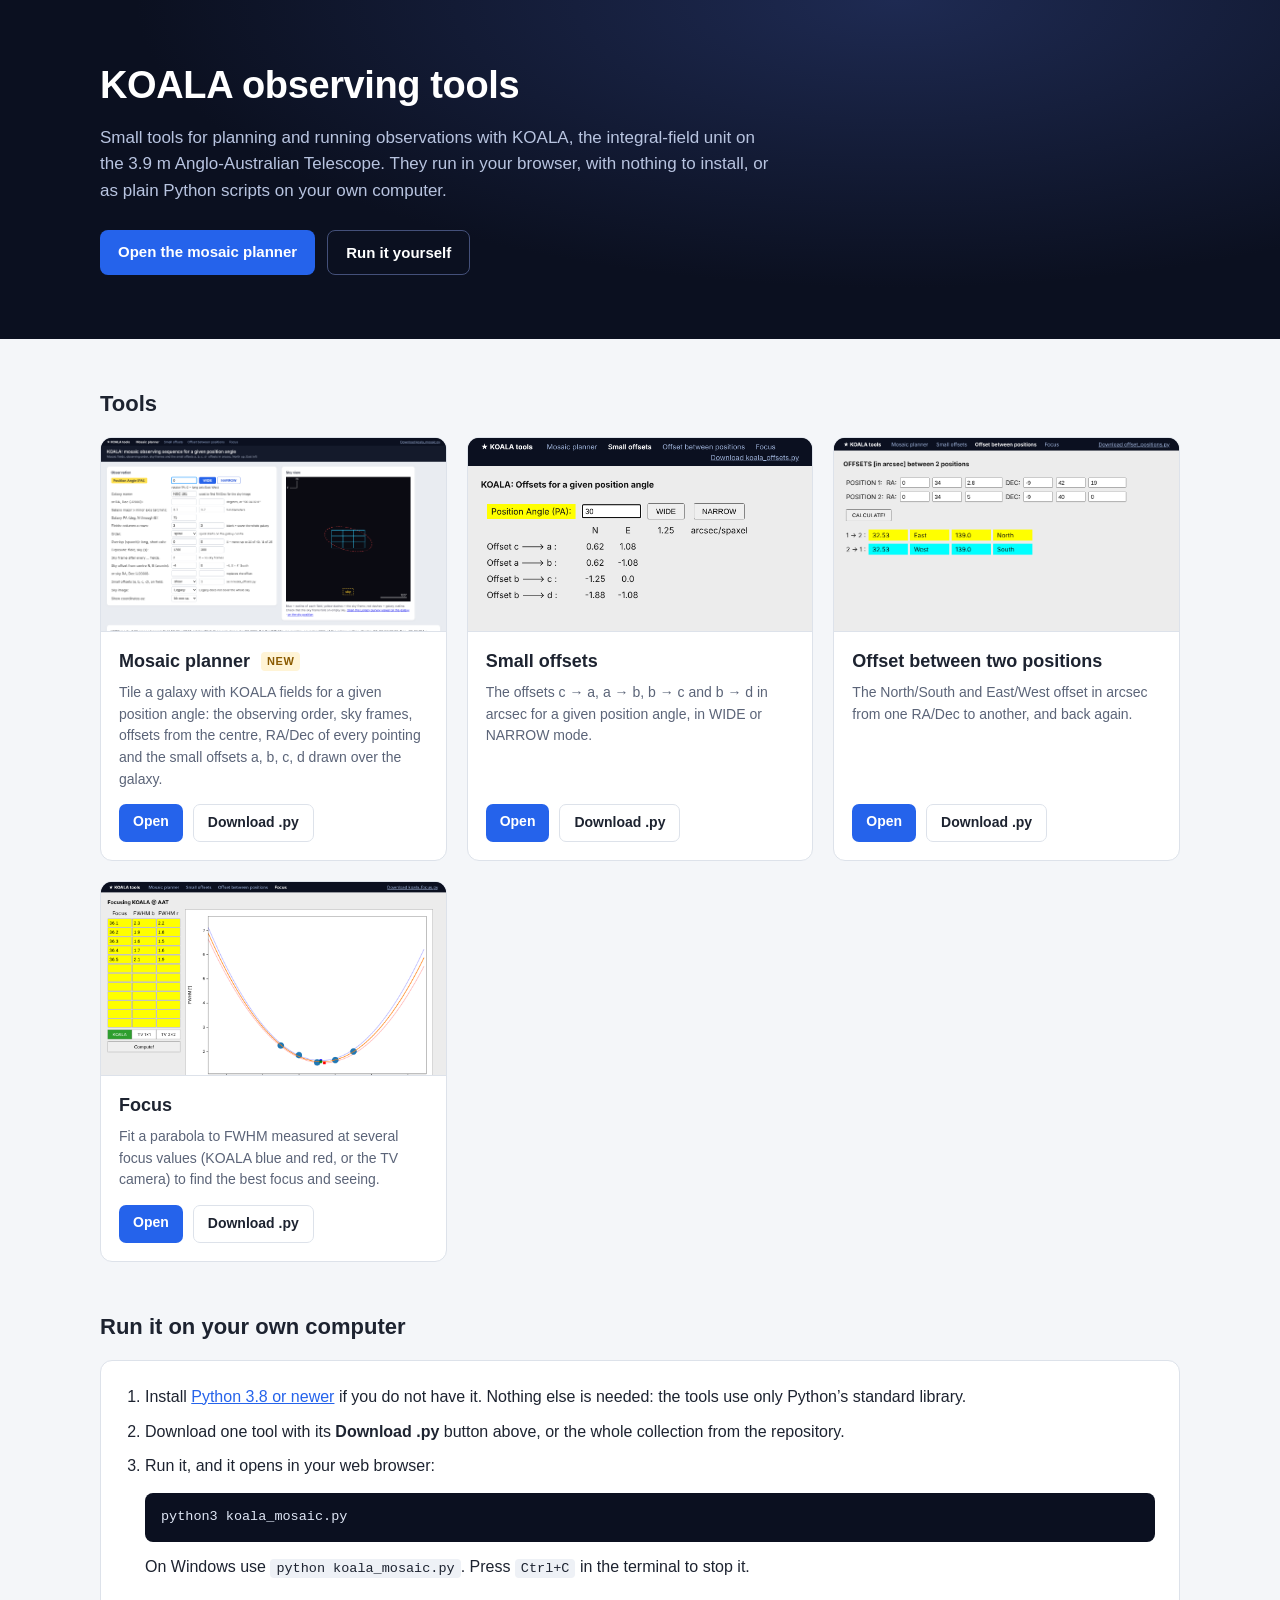
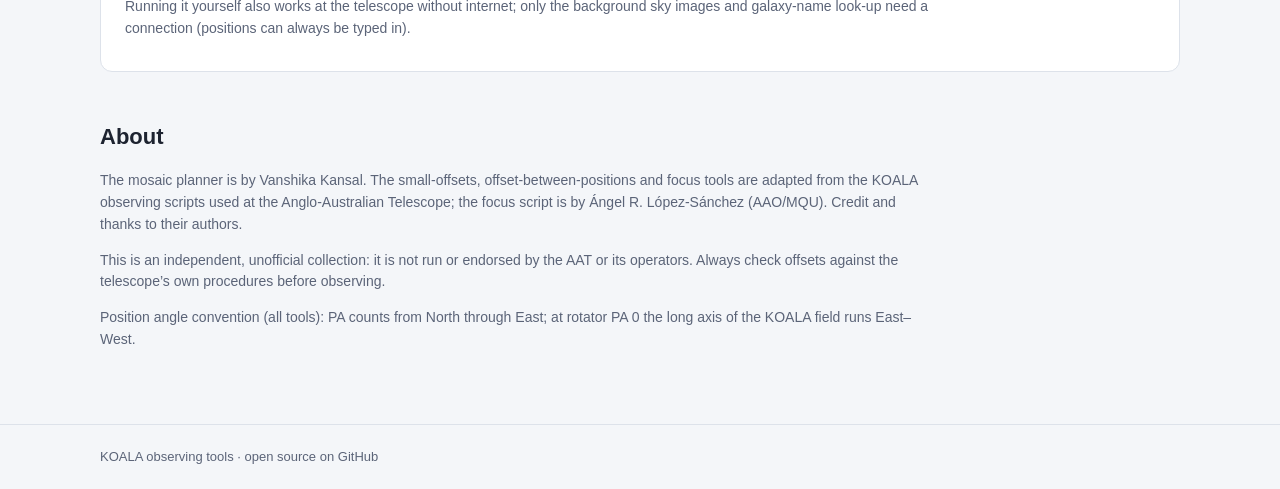
==== index.html @ 129686e6 "KOALA observing tools" ====
<!DOCTYPE html>
<html lang="en">
<head>
<meta charset="utf-8">
<meta name="viewport" content="width=device-width, initial-scale=1">
<title>KOALA observing tools</title>
<meta name="description" content="Browser tools for planning KOALA observations at the Anglo-Australian Telescope: mosaics, small offsets, offsets between positions and focus.">
<style>
  :root { --ink: #1d2330; --muted: #5b6478; --line: #dde2ea; --bg: #f4f6f9;
          --night: #0b1020; --accent: #2563eb; }
  * { box-sizing: border-box; }
  body { margin: 0; font-family: -apple-system, "Segoe UI", Helvetica, Arial,
         sans-serif; color: var(--ink); background: var(--bg);
         line-height: 1.55; }
  a { color: var(--accent); }
  header { background: radial-gradient(ellipse at 70% 0%, #1e2a52 0%,
           var(--night) 60%); color: #fff; padding: 56px 24px 64px; }
  .wrap { max-width: 1080px; margin: 0 auto; }
  header h1 { font-size: 38px; margin: 0 0 10px; letter-spacing: -0.01em; }
  header p { font-size: 17px; color: #b8c4e0; max-width: 680px; margin: 0; }
  .buttons { margin-top: 26px; display: flex; flex-wrap: wrap; gap: 12px; }
  .btn { display: inline-block; padding: 10px 18px; border-radius: 8px;
         text-decoration: none; font-weight: 600; font-size: 15px; }
  .btn.primary { background: var(--accent); color: #fff; }
  .btn.primary:hover { background: #1d4ed8; }
  .btn.ghost { color: #fff; border: 1px solid #44507a; }
  .btn.ghost:hover { background: #18213d; }
  main { padding: 0 24px 60px; }
  h2 { font-size: 22px; margin: 48px 0 16px; }
  .grid { display: grid; gap: 20px;
          grid-template-columns: repeat(auto-fit, minmax(300px, 1fr)); }
  .card { background: #fff; border: 1px solid var(--line); border-radius: 12px;
          overflow: hidden; display: flex; flex-direction: column; }
  .card img { width: 100%; aspect-ratio: 16 / 9; object-fit: cover;
              object-position: top left; border-bottom: 1px solid var(--line);
              background: var(--night); display: block; }
  .card .body { padding: 16px 18px 18px; display: flex; flex-direction: column;
                flex: 1; }
  .card h3 { margin: 0 0 6px; font-size: 18px; }
  .card p { margin: 0 0 14px; color: var(--muted); font-size: 14px; flex: 1; }
  .card .links { display: flex; gap: 10px; flex-wrap: wrap; }
  .card .links a { font-size: 14px; font-weight: 600; text-decoration: none;
                   padding: 7px 14px; border-radius: 7px; }
  .card .links .open { background: var(--accent); color: #fff; }
  .card .links .get { border: 1px solid var(--line); color: var(--ink); }
  .tag { display: inline-block; font-size: 11px; font-weight: 700;
         text-transform: uppercase; letter-spacing: .05em; color: #8a5a00;
         background: #fff4d6; border-radius: 4px; padding: 1px 6px;
         margin-left: 6px; vertical-align: 2px; }
  .steps { background: #fff; border: 1px solid var(--line); border-radius: 12px;
           padding: 8px 24px 18px; }
  .steps ol { padding-left: 20px; }
  .steps li { margin: 10px 0; }
  code { background: #eef1f6; padding: 2px 6px; border-radius: 4px;
         font-size: 13.5px; }
  pre { background: var(--night); color: #dfe6f5; padding: 14px 16px;
        border-radius: 8px; overflow-x: auto; font-size: 13.5px; }
  pre code { background: none; padding: 0; color: inherit; }
  .about { color: var(--muted); font-size: 14px; max-width: 820px; }
  footer { border-top: 1px solid var(--line); padding: 22px 24px;
           color: var(--muted); font-size: 13px; }
</style>
</head>
<body>
<header>
  <div class="wrap">
    <h1>KOALA observing tools</h1>
    <p>Small tools for planning and running observations with KOALA, the
    integral-field unit on the 3.9&nbsp;m Anglo-Australian Telescope. They
    run in your browser, with nothing to install, or as plain Python
    scripts on your own computer.</p>
    <div class="buttons">
      <a class="btn primary" href="mosaic.html">Open the mosaic planner</a>
      <a class="btn ghost" id="repo-link" href="#run">Run it yourself</a>
    </div>
  </div>
</header>

<main>
<div class="wrap">
  <h2>Tools</h2>
  <div class="grid">
    <div class="card">
      <img src="screenshots/mosaic.png" alt="Mosaic planner: fields over a galaxy, observing order and sequence table">
      <div class="body">
        <h3>Mosaic planner <span class="tag">new</span></h3>
        <p>Tile a galaxy with KOALA fields for a given position angle: the
        observing order, sky frames, offsets from the centre, RA/Dec of every
        pointing and the small offsets a, b, c, d drawn over the galaxy.</p>
        <div class="links"><a class="open" href="mosaic.html">Open</a>
        <a class="get" href="tools/koala_mosaic.py" download>Download .py</a></div>
      </div>
    </div>
    <div class="card">
      <img src="screenshots/offsets.png" alt="Small offsets table for a position angle">
      <div class="body">
        <h3>Small offsets</h3>
        <p>The offsets c&nbsp;&rarr;&nbsp;a, a&nbsp;&rarr;&nbsp;b,
        b&nbsp;&rarr;&nbsp;c and b&nbsp;&rarr;&nbsp;d in arcsec for a given
        position angle, in WIDE or NARROW mode.</p>
        <div class="links"><a class="open" href="offsets.html">Open</a>
        <a class="get" href="tools/koala_offsets.py" download>Download .py</a></div>
      </div>
    </div>
    <div class="card">
      <img src="screenshots/positions.png" alt="Offset between two positions">
      <div class="body">
        <h3>Offset between two positions</h3>
        <p>The North/South and East/West offset in arcsec from one RA/Dec to
        another, and back again.</p>
        <div class="links"><a class="open" href="positions.html">Open</a>
        <a class="get" href="tools/offset_positions.py" download>Download .py</a></div>
      </div>
    </div>
    <div class="card">
      <img src="screenshots/focus.png" alt="Focus curve fitted to FWHM measurements">
      <div class="body">
        <h3>Focus</h3>
        <p>Fit a parabola to FWHM measured at several focus values (KOALA blue
        and red, or the TV camera) to find the best focus and seeing.</p>
        <div class="links"><a class="open" href="focus.html">Open</a>
        <a class="get" href="tools/koala_focus.py" download>Download .py</a></div>
      </div>
    </div>
  </div>

  <h2 id="run">Run it on your own computer</h2>
  <div class="steps">
    <ol>
      <li>Install <a href="https://www.python.org/downloads/">Python 3.8 or
      newer</a> if you do not have it. Nothing else is needed: the tools use
      only Python&rsquo;s standard library.</li>
      <li>Download one tool with its <b>Download .py</b> button above, or the
      whole collection <span id="zip-link">from the repository</span>.</li>
      <li>Run it, and it opens in your web browser:
<pre><code>python3 koala_mosaic.py</code></pre>
      On Windows use <code>python koala_mosaic.py</code>. Press
      <code>Ctrl+C</code> in the terminal to stop it.</li>
    </ol>
    <p class="about">Running it yourself also works at the telescope
    without internet; only the background sky images and galaxy-name
    look-up need a connection (positions can always be typed in).</p>
  </div>

  <h2>About</h2>
  <div class="about">
    <p>The mosaic planner is by Vanshika Kansal. The small-offsets,
    offset-between-positions and focus tools are adapted from the KOALA
    observing scripts used at the Anglo-Australian Telescope; the focus
    script is by &Aacute;ngel R. L&oacute;pez-S&aacute;nchez (AAO/MQU).
    Credit and thanks to their authors.</p>
    <p>This is an independent, unofficial collection: it is not run or
    endorsed by the AAT or its operators. Always check offsets against the
    telescope&rsquo;s own procedures before observing.</p>
    <p>Position angle convention (all tools): PA counts from North through
    East; at rotator PA&nbsp;0 the long axis of the KOALA field runs
    East&ndash;West.</p>
  </div>
</div>
</main>

<footer><div class="wrap">KOALA observing tools &middot;
<span id="repo-footer">open source on GitHub</span></div></footer>

<script>
  // On GitHub Pages (user.github.io/repo/) link back to the repository.
  (function () {
    var host = location.hostname, parts = location.pathname.split("/");
    if (!/\.github\.io$/.test(host) || !parts[1]) return;
    var repo = "https://github.com/" + host.split(".")[0] + "/" + parts[1];
    var a = document.getElementById("repo-link");
    a.href = repo; a.textContent = "View on GitHub";
    document.getElementById("zip-link").innerHTML =
      'as a <a href="' + repo + '/archive/refs/heads/main.zip">ZIP file</a>';
    document.getElementById("repo-footer").innerHTML =
      '<a href="' + repo + '">source on GitHub</a>';
  })();
</script>
</body>
</html>
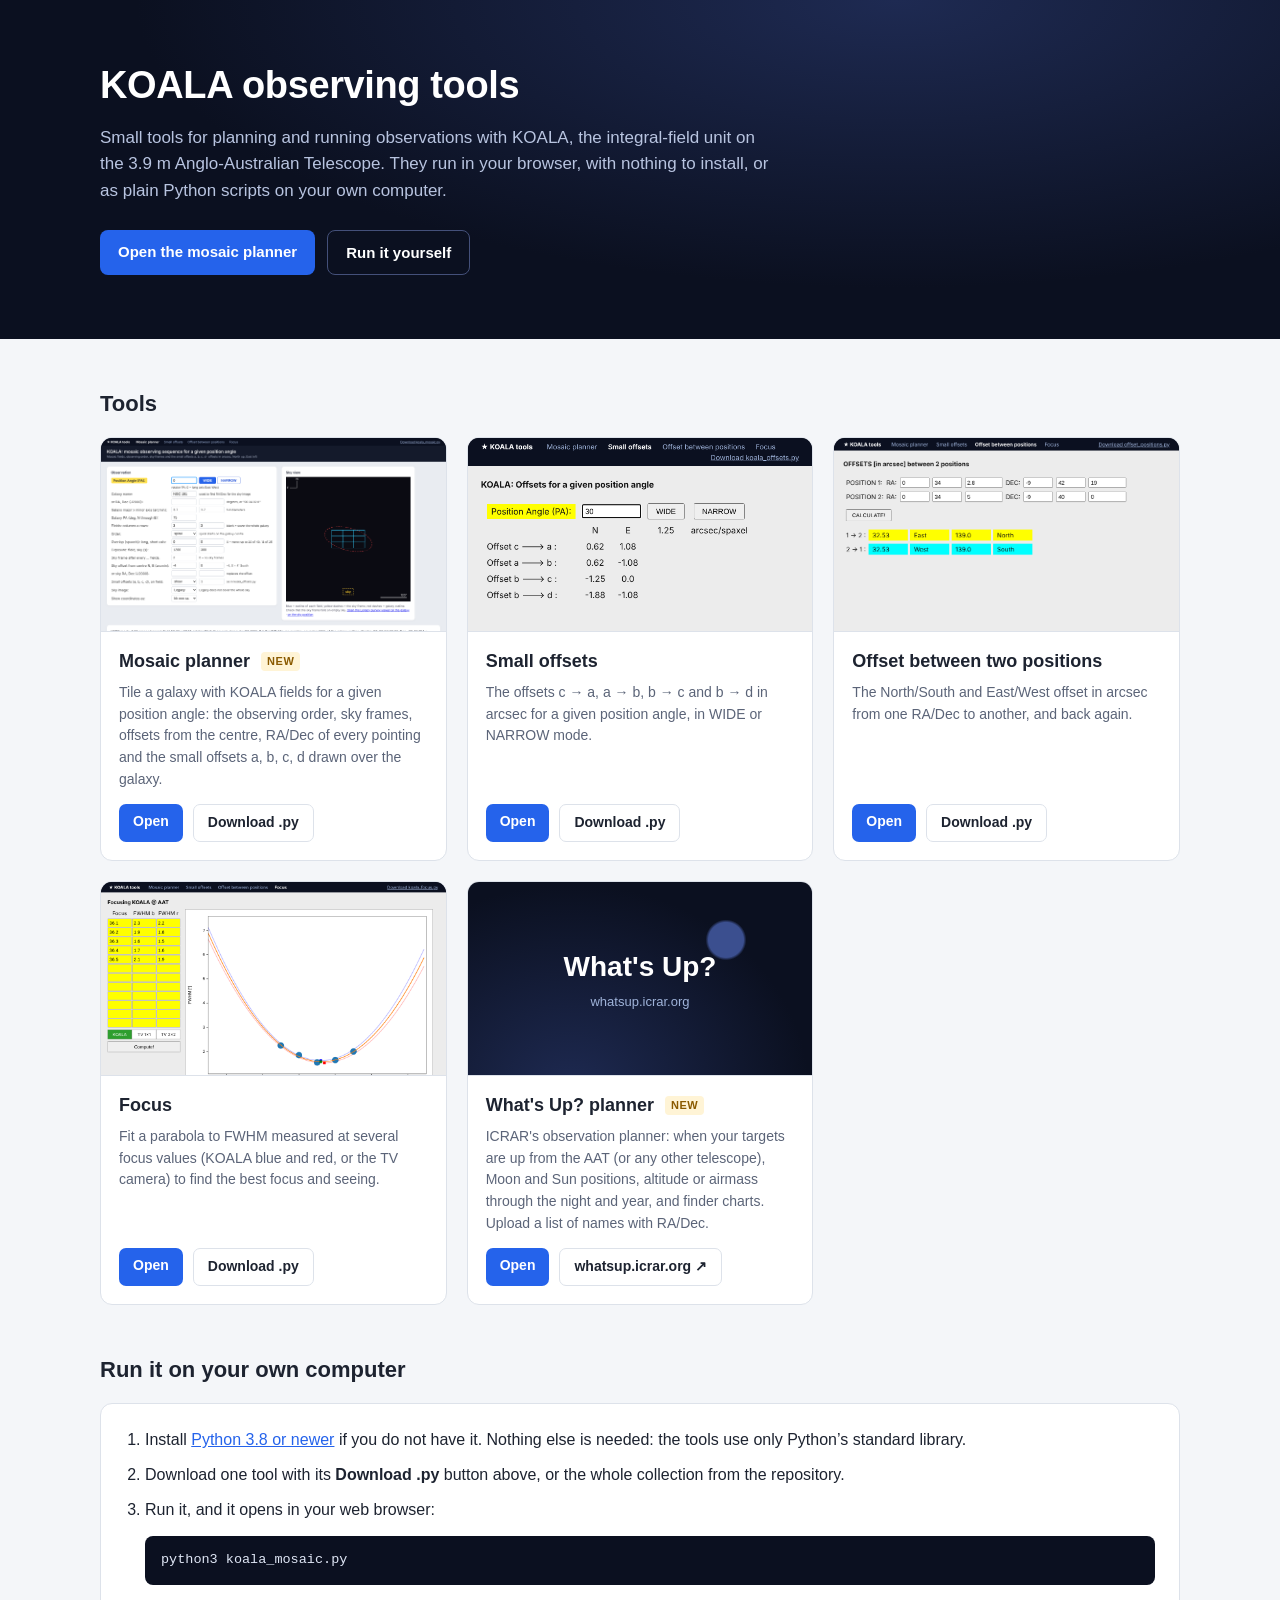
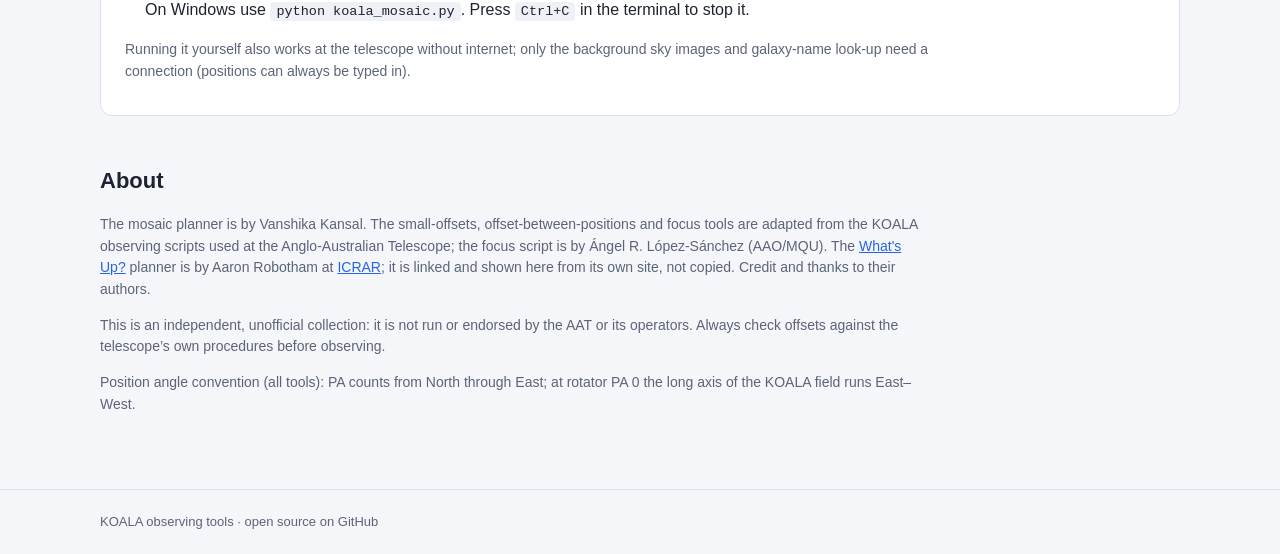
==== commit 498859f6: "updated with ICRAR tool" ====
--- a/index.html
+++ b/index.html
@@ -34,6 +34,14 @@
   .card img { width: 100%; aspect-ratio: 16 / 9; object-fit: cover;
               object-position: top left; border-bottom: 1px solid var(--line);
               background: var(--night); display: block; }
+  .card .sky { aspect-ratio: 16 / 9; border-bottom: 1px solid var(--line);
+               background: radial-gradient(circle at 75% 30%, #3b4f8f 0 6%,
+               transparent 7%), radial-gradient(ellipse at 30% 110%,
+               #1e2a52 0%, var(--night) 70%); color: #fff; display: flex;
+               flex-direction: column; justify-content: center;
+               align-items: center; gap: 4px; }
+  .card .sky span { font-size: 28px; font-weight: 700; }
+  .card .sky small { color: #9fb3d9; font-size: 13px; }
   .card .body { padding: 16px 18px 18px; display: flex; flex-direction: column;
                 flex: 1; }
   .card h3 { margin: 0 0 6px; font-size: 18px; }
@@ -122,6 +130,20 @@
         <a class="get" href="tools/koala_focus.py" download>Download .py</a></div>
       </div>
     </div>
+    <div class="card">
+      <div class="sky" role="img" aria-label="What's Up? observation planner">
+        <span>What's Up?</span><small>whatsup.icrar.org</small></div>
+      <div class="body">
+        <h3>What's Up? planner <span class="tag">new</span></h3>
+        <p>ICRAR's observation planner: when your targets are up from the
+        AAT (or any other telescope), Moon and Sun positions, altitude or
+        airmass through the night and year, and finder charts. Upload a
+        list of names with RA/Dec.</p>
+        <div class="links"><a class="open" href="whatsup.html">Open</a>
+        <a class="get" href="https://whatsup.icrar.org" target="_blank"
+           rel="noopener">whatsup.icrar.org &#8599;</a></div>
+      </div>
+    </div>
   </div>
 
   <h2 id="run">Run it on your own computer</h2>
@@ -148,6 +170,9 @@
     offset-between-positions and focus tools are adapted from the KOALA
     observing scripts used at the Anglo-Australian Telescope; the focus
     script is by &Aacute;ngel R. L&oacute;pez-S&aacute;nchez (AAO/MQU).
+    The <a href="https://whatsup.icrar.org">What's Up?</a> planner is by
+    Aaron Robotham at <a href="https://www.icrar.org/">ICRAR</a>; it is
+    linked and shown here from its own site, not copied.
     Credit and thanks to their authors.</p>
     <p>This is an independent, unofficial collection: it is not run or
     endorsed by the AAT or its operators. Always check offsets against the
